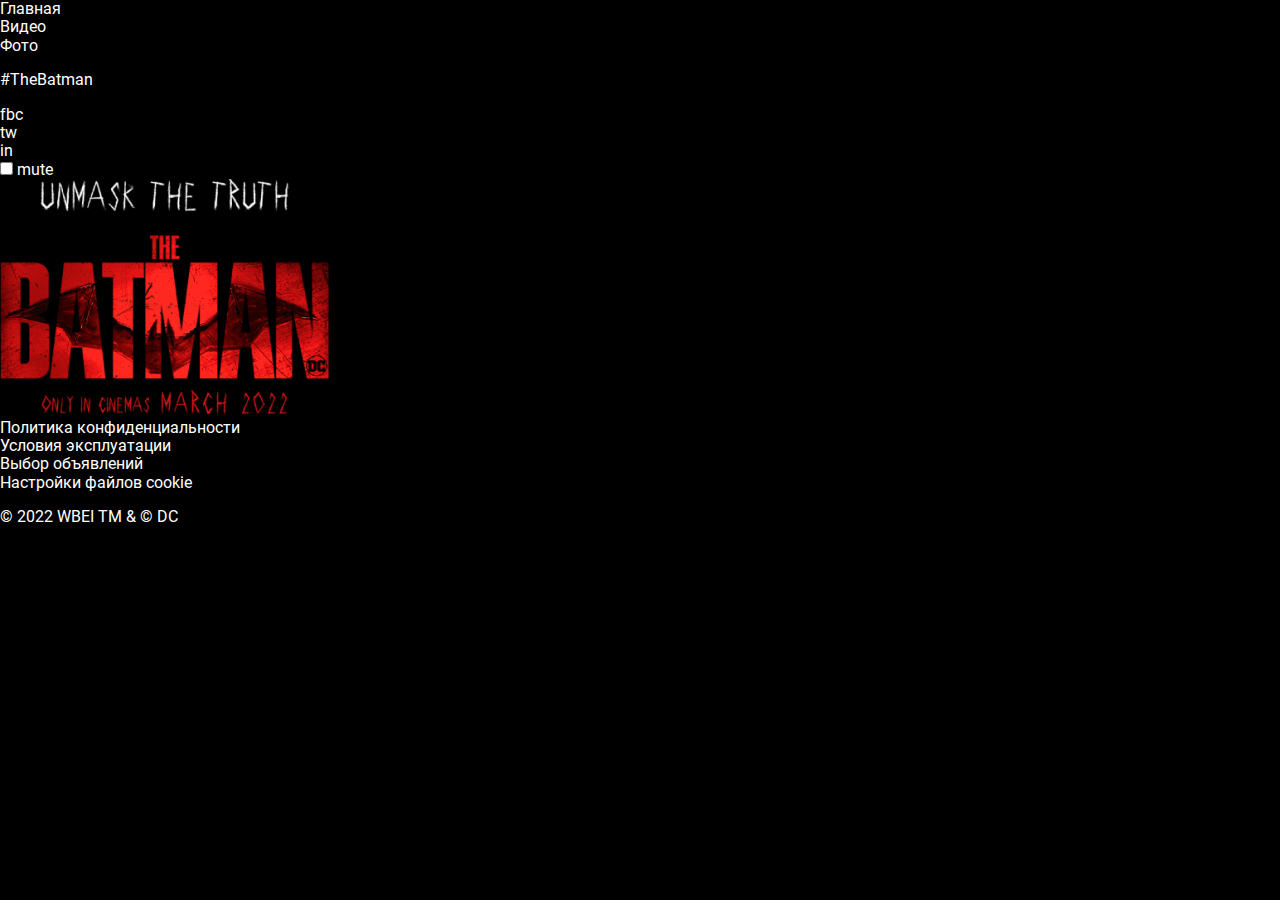
==== index.html @ 3fda8f21 "feat: add header" ====
<!DOCTYPE html>
<html lang="ru">
<head>
    <meta charset="UTF-8">
    <meta http-equiv="X-UA-Compatible" content="IE=edge">
    <meta name="viewport" content="width=device-width, initial-scale=1.0">
    <title>Batman</title>
    <link rel="stylesheet" href="style/normalize.css">
    <link rel="stylesheet" href="style/style.css">
</head>
<body>
    <header class="header">
        <nav class="header__navigation navigation">
            <ul class="navigation__list">
                <li class="navigation__item">
                    <a class="navigation__link">Главная</a>
                </li>
                <li class="navigation__item">
                    <a class="navigation__link" href="video.html">Видео</a>
                </li>
                <li class="navigation__item">
                    <a class="navigation__link" href="photo.html">Фото</a>
                </li>
            </ul>
            <p class="header__hashtag">#TheBatman</p>
            <ul class="header__social social">
                <li class="social__item">
                    <a href="" class="social__link">fbc</a>
                </li>
                <li class="social__item">
                    <a href="" class="social__link">tw</a>
                </li>
                <li class="social__item">
                    <a href="" class="social__link">in</a>
                </li>
            </ul>
        </nav>
        <div class="mute">
            <input class="mute__checkbox" type="checkbox" id="mute">
            <label for="mute" class="mute__label">mute </label>
        </div>
    </header>
    <main class="main">
        <img class="logo" src="img/logo.png" alt="Логотип к фильму" width="329" height="235">
    </main>
    <footer class="footer">
        <ul class="footer__links">
            <li><a href="#" class="footer__link">Политика конфиденциальности</a></li>
            <li><a href="#" class="footer__link">Условия эксплуатации</a></li>
            <li><a href="#" class="footer__link">Выбор объявлений</a></li>
            <li><a href="#" class="footer__link">Настройки файлов cookie</a></li>
        </ul>
    <p class="footer__copyright">© 2022 WBEI TM & © DC</p>
    </footer>
</body>
</html>
---- style/style.css ----
@font-face {
   font-family: Roboto; 
   font-weight: 400;
   font-display: swap;
   src: local('Roboto'),
    url('../fonts/roboto-v29-latin_cyrillic-regular.woff2') format('woff2'),
    url('../fonts/roboto-v29-latin_cyrillic-regular.woff') format('woff');
}
@font-face {
    font-family: Roboto; 
    font-weight: 500;
    font-display: swap;
    src: local('Roboto'),
     url('../fonts/roboto-v29-latin_cyrillic-500.woff2') format('woff2'),
     url('../fonts/roboto-v29-latin_cyrillic-500.woff') format('woff');
 }
html {
    box-sizing: border-box;
}
*, *::after, *::before {
    box-sizing: inherit;
}
body {
    height: 100vh;
    min-width: 320px;
    font-family: Roboto, sans-serif;
    background-color: #000000;
    color: #fff;
}
img {
    max-width: 100%;
    height: auto;
}
button {
    padding: 0;
    cursor: pointer;
}
a {
    color: inherit;
    text-decoration: none;
}
ul {
    list-style: none;
    margin: 0;
    padding: 0;
}
h1, h2, h3, p {
    padding: 0;
}
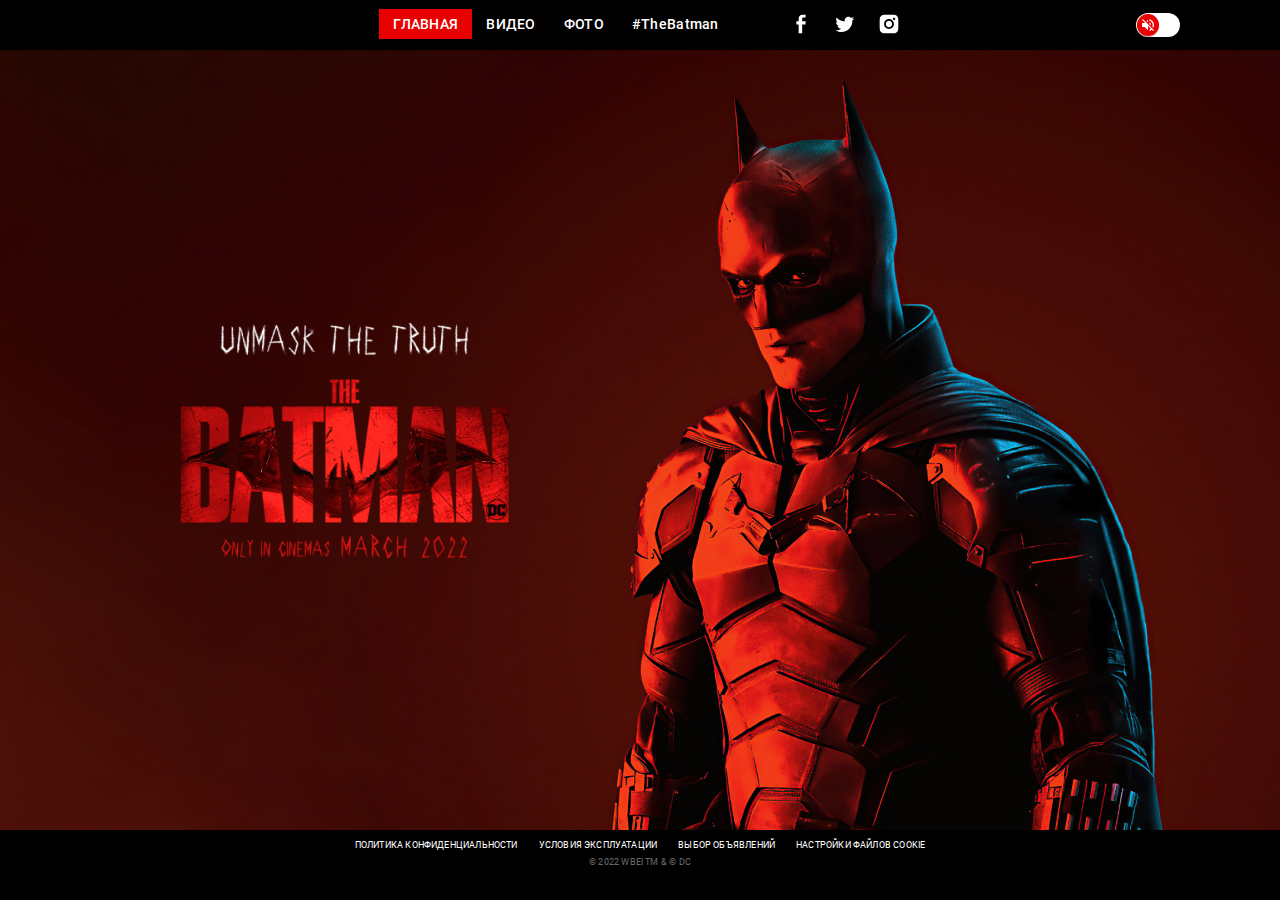
==== commit 2f9f4c7f: "add video and foto" ====
--- a/index.html
+++ b/index.html
@@ -5,15 +5,19 @@
     <meta http-equiv="X-UA-Compatible" content="IE=edge">
     <meta name="viewport" content="width=device-width, initial-scale=1.0">
     <title>Batman</title>
+    <link rel="preload" href="fonts/roboto-v29-latin_cyrillic-regular.woff2" as="font" type="font/woff2" crossorigin>
+    <link rel="preload" href="fonts/roboto-v29-latin_cyrillic-500.woff2" as="font" type="font/woff2" crossorigin>
     <link rel="stylesheet" href="style/normalize.css">
     <link rel="stylesheet" href="style/style.css">
 </head>
 <body>
     <header class="header">
+        <button class="burger"></button> 
         <nav class="header__navigation navigation">
+            <button class="navigation__close"></button> 
             <ul class="navigation__list">
                 <li class="navigation__item">
-                    <a class="navigation__link">Главная</a>
+                    <a class="navigation__link navigation__link_active">Главная</a>
                 </li>
                 <li class="navigation__item">
                     <a class="navigation__link" href="video.html">Видео</a>
@@ -25,13 +29,13 @@
             <p class="header__hashtag">#TheBatman</p>
             <ul class="header__social social">
                 <li class="social__item">
-                    <a href="" class="social__link">fbc</a>
+                    <a href="" class="social__link social__link_fb"></a>
                 </li>
                 <li class="social__item">
-                    <a href="" class="social__link">tw</a>
+                    <a href="" class="social__link social__link_twitter"></a>
                 </li>
                 <li class="social__item">
-                    <a href="" class="social__link">in</a>
+                    <a href="" class="social__link social__link_instagram"></a>
                 </li>
             </ul>
         </nav>
@@ -40,7 +44,7 @@
             <label for="mute" class="mute__label">mute </label>
         </div>
     </header>
-    <main class="main">
+    <main class="main main_index">
         <img class="logo" src="img/logo.png" alt="Логотип к фильму" width="329" height="235">
     </main>
     <footer class="footer">
--- a/style/style.css
+++ b/style/style.css
@@ -26,6 +26,9 @@
     font-family: Roboto, sans-serif;
     background-color: #000000;
     color: #fff;
+    display: flex;
+    flex-direction: column;
+    justify-content: space-between;
 }
 img {
     max-width: 100%;
@@ -45,5 +48,310 @@
     padding: 0;
 }
 h1, h2, h3, p {
+    margin: 0;
+}
+.header {
+    height: 50px;
+    padding-top: 9px;
+    padding-bottom: 9px;
+    position: relative;
+}
+.navigation {
+    display: flex;
+    justify-content: center;
+    font-weight: 500;
+    font-size: 14px;
+    line-height: 16px;
+    letter-spacing: 0.02em;
+    align-items: center;
+}
+.navigation__list {
+    display: flex;
+    text-transform: uppercase;
+    margin-right: 14px;
+}
+.navigation__link {
+    padding: 7px 14px;
+    display: block;
+}
+
+.navigation__link_active {
+    background-color: #E90000;
+}
+.header__hashtag {
+    margin-right: 70px; 
+}
+
+.social {
+    display: flex;
+}
+.social__item {
+    margin-right: 20px;
+}
+.social__item:last-child {
+    margin-right: 0;
+}
+.social__link {
+    width: 24px;
+    height: 24px;
+    display: block;
+}
+.social__link_fb {
+    background-image: url('../img/fb.svg');
+}
+.social__link_twitter {
+    background-image: url('../img/twitter.svg');
+}
+.social__link_instagram {
+    background-image: url('../img/instagram.svg');
+}
+.burger {
+    display: none;
+} 
+.navigation__close {
+    display: none;
+}
+.main {
+    flex-grow: 1;
+    position: relative;
+}
+.main_index {
+    display: flex;
+    align-items: center;
+    background-image: url('../img/bg.jpg');
+    background-position: top;
+    background-size: cover;
+    padding-left: 180px;
+}
+.logo {
+   animation: zoomIn 1s;; 
+}
+@keyframes zoomIn {
+    from  {
+        transform: scale3d(0,0,0);
+    }
+}
+.mute {
+    position: absolute;
+    right: 100px;
+    top: 50%;
+    transform: translateY(-50%);
+    width: 44px;
+    height: 24px;
+    overflow: hidden;
+    background-color: #ffffff;
+    border-radius: 30px;
+}
+.mute__checkbox {
+    position: relative;
+    width: 100%;
+    height: 100%;
     padding: 0;
-}
+    margin: 0;
+    opacity: 0;
+    cursor: pointer;
+    z-index: 3;
+}
+.mute__label:before,
+.mute__label:after {
+    content: '';
+    position: absolute;
+    top: 1px;
+    left: 1px;
+    display: block;
+    height: 22px;
+    width: 22px;
+    border-radius: 50%;
+    background-color: #E90000;
+    box-shadow: 0px 1px 1px rgba(69, 2, 2, 0.3);
+    transition: left 0.3s ease-in-out, right 0.3s ease-in-out;
+    background-position: center;
+    background-repeat: no-repeat;
+}
+.mute__label:before {
+   background-image: url('../img/volume_off.svg'); 
+}
+.mute__label:after {
+    right: -22px;
+    left: auto;
+    background-image: url('../img/volume_up.svg');
+}
+.mute__checkbox:checked+.mute__label:before {
+    left: -22px;
+}
+.mute__checkbox:checked+.mute__label:after {
+    right: 1px;
+}
+.footer {
+    height: 70px;
+    position: relative;
+    z-index: 500;
+    padding-top: 10px;
+    padding-bottom: 10px;
+    display: flex;
+    flex-direction: column;
+    align-items: center;
+    font-size: 9px;
+    line-height: 11px;
+    letter-spacing: 0.02em;
+    text-transform: uppercase;
+}
+.footer__copyright {
+    color: #6A6A6A;
+}
+.footer__links {
+    display: flex;
+    margin-bottom: 6px;
+    gap: 21px;
+}
+.slider-main {
+    height: 100%;
+}
+.main-slider {
+    height: calc(100% - 70px - 50px);
+}
+.slider-main__item {
+    display: flex;
+    align-items: center;
+    justify-content: center;
+}
+.pagination {
+    padding-left: 20px;
+    padding-right: 20px;
+    position: absolute;
+    bottom: 0;
+    left: 0;
+    right: 0;
+    padding-bottom: 15px;
+    background-color: #000;
+    min-height: 144px;
+    z-index: 400;
+    padding-top: 12px;
+}
+.pagination__arrow {
+    display: block;
+    margin: 0 auto 20px;
+    width: 0;
+    height: 0;
+    border-left: 7px solid transparent;
+    border-right: 7px solid transparent;
+    border-bottom: 6px solid transparent;
+    border-top: 6px solid #fff;
+    background-color: transparent;
+    transition: border-color 0.3s ease-in-out;
+}
+.pagination__arrow:hover {
+    border-top-color: #E90000;
+}
+.slider-thumbs {
+    max-width: 820px;
+}
+.slider-main__video {
+    height: 100%;
+    width: 100%;
+    object-fit: cover;
+}
+@media (max-width: 1024px) {
+    .mute {
+        right: 20px;
+    }
+    .main_index {
+        padding-left: 60px;
+    }
+}
+@media (max-width: 768px) {
+    .header {
+        display: flex;
+        align-items: center;
+        padding-left: 20px;
+        padding-right: 20px;
+    }
+    .burger {
+        display: block;
+        width: 20px;
+        height: 12px;
+        background-color: transparent;
+        background-image: url('../img/menu.svg');
+        border: none;
+    }
+    .navigation {
+        position: fixed;
+        top: 0;
+        left: 0;
+        bottom: 0;
+        width: 240px;
+        transform: translateX(-240px);
+        background-color: #260707;
+        flex-direction: column;
+        justify-content: flex-start;
+        padding-top: 90px;
+        text-align: center;
+        align-items: stretch;
+        transition: transform 0.3s ease-in-out;
+    }
+    .navigation_active {
+        transform: translateX(0);
+    }
+    .navigation__list {
+        flex-direction: column;
+        margin-right: 0;
+        gap: 6px;
+        margin-bottom: 6px;
+    }
+    .navigation__link {
+        padding-bottom: 12px;
+        padding-top: 12px;
+    }
+    .header__hashtag {
+        margin-right: 0;
+        margin-bottom: 40px;
+    }
+    .navigation__close {
+        position: absolute;
+        display: block;
+        top: 20px;
+        left: 20px;
+        width: 16px;
+        height: 16px;
+        background: url('../img/close.svg');
+        background-color: transparent;
+        border: none;
+    }
+    .social {
+        justify-content: center;
+    }
+    .main_index {
+        padding-left: 30px;
+    }
+    .logo {
+        width: 230px;
+    }
+    .footer {
+        padding-left: 20px;
+        padding-right: 20px;
+        text-align: center;
+    }
+}
+@media (max-width: 580px) {
+    .main_index {
+        align-items: flex-end;
+        justify-content: center;
+        padding-bottom: 64px;
+        padding-left: 0;
+        background: linear-gradient(0.11deg, rgba(0, 0, 0, 0.76) 32.14%, rgba(255, 0, 0, 0) 72.56%), url('../img/bg-m.jpg');
+    }
+    .logo {
+        width: 125px;
+    }
+    .footer {
+        height: 50px;
+        line-height: 7px;
+        font-size: 6px;
+    }
+    .pagination {
+        min-height: 80px;
+    }
+    .pagination__arrow {
+        margin-bottom: 6px;
+    }
+}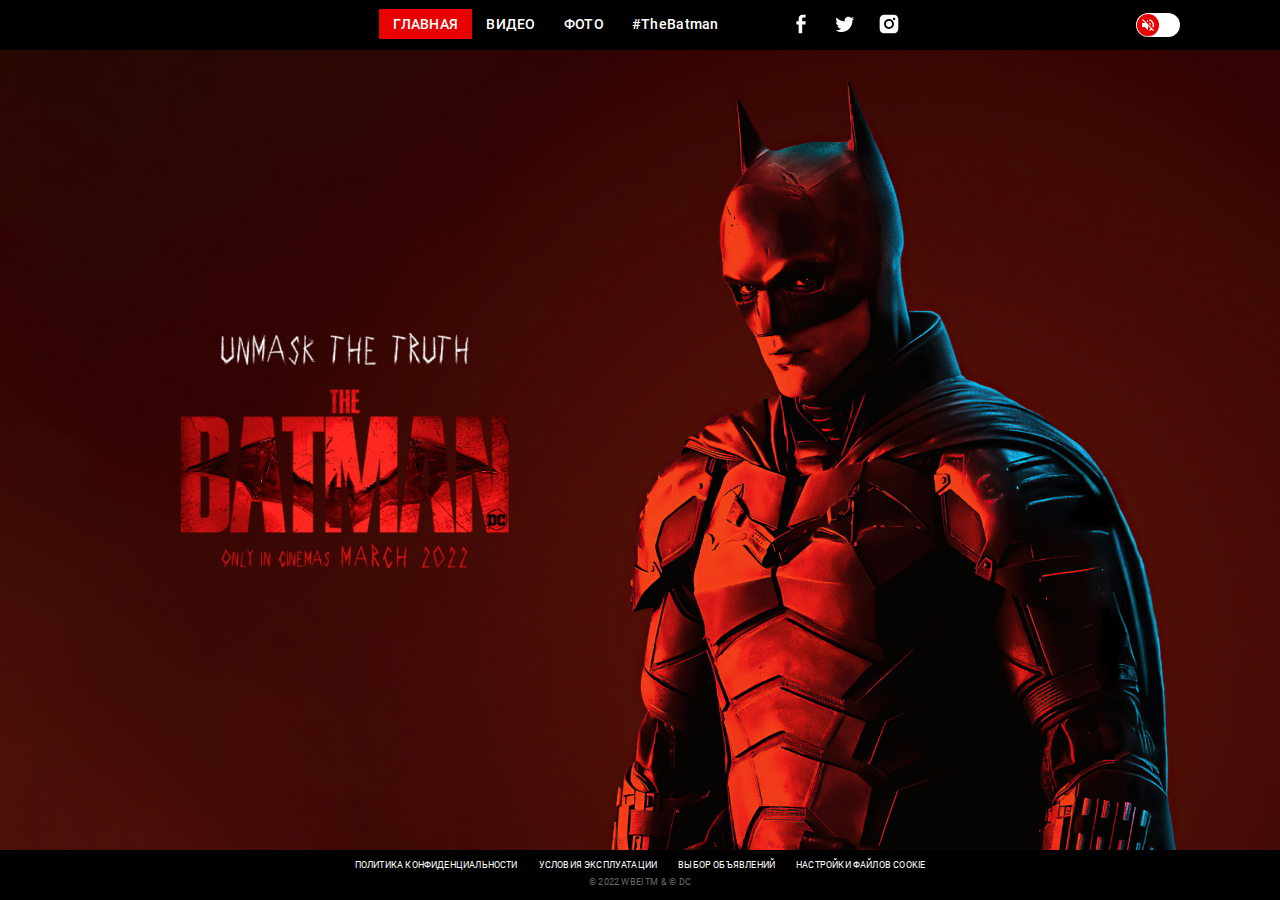
==== commit 9d82355f: "add script" ====
--- a/index.html
+++ b/index.html
@@ -4,11 +4,12 @@
     <meta charset="UTF-8">
     <meta http-equiv="X-UA-Compatible" content="IE=edge">
     <meta name="viewport" content="width=device-width, initial-scale=1.0">
-    <title>Batman</title>
-    <link rel="preload" href="fonts/roboto-v29-latin_cyrillic-regular.woff2" as="font" type="font/woff2" crossorigin>
-    <link rel="preload" href="fonts/roboto-v29-latin_cyrillic-500.woff2" as="font" type="font/woff2" crossorigin>
+    <title>Batman 2022</title>
+    <link rel="icon" href="img/icon.png" type="image/png">
+    
     <link rel="stylesheet" href="style/normalize.css">
     <link rel="stylesheet" href="style/style.css">
+    <script defer src="js/script.js"></script>
 </head>
 <body>
     <header class="header">
--- a/style/style.css
+++ b/style/style.css
@@ -64,6 +64,7 @@
     line-height: 16px;
     letter-spacing: 0.02em;
     align-items: center;
+    z-index: 600;
 }
 .navigation__list {
     display: flex;
@@ -183,7 +184,7 @@
     right: 1px;
 }
 .footer {
-    height: 70px;
+    height: 50px;
     position: relative;
     z-index: 500;
     padding-top: 10px;
@@ -206,9 +207,12 @@
 }
 .slider-main {
     height: 100%;
-}
-.main-slider {
-    height: calc(100% - 70px - 50px);
+    
+}
+.main_slider {
+    height: calc(100% - 50px - 50px);
+    overflow: hidden;
+    padding-bottom: 10px;
 }
 .slider-main__item {
     display: flex;
@@ -227,6 +231,16 @@
     min-height: 144px;
     z-index: 400;
     padding-top: 12px;
+    transform: translateY(calc(100% - 25px));
+    transition: transform 0.5s ease-in-out;
+}
+.pagination_active {
+    transform: translateY(0);
+}
+.pagination_active .pagination__arrow {
+    border-bottom: 6px solid transparent;
+    border-top: 6px solid #fff;
+    
 }
 .pagination__arrow {
     display: block;
@@ -235,20 +249,33 @@
     height: 0;
     border-left: 7px solid transparent;
     border-right: 7px solid transparent;
-    border-bottom: 6px solid transparent;
-    border-top: 6px solid #fff;
+    border-top: 6px solid transparent;
+    border-bottom: 6px solid #fff;
     background-color: transparent;
     transition: border-color 0.3s ease-in-out;
 }
+
 .pagination__arrow:hover {
+    border-bottom-color: #E90000;
+}
+.pagination_active .pagination__arrow:hover {
+    border-bottom-color: transparent;
     border-top-color: #E90000;
 }
 .slider-thumbs {
     max-width: 820px;
+}
+.slider-main__img {
+
+    object-fit: cover;
 }
 .slider-main__video {
     height: 100%;
     width: 100%;
+    object-fit: cover;
+}
+.slider-thumbs__img {
+    max-height: 100px;
     object-fit: cover;
 }
 @media (max-width: 1024px) {
